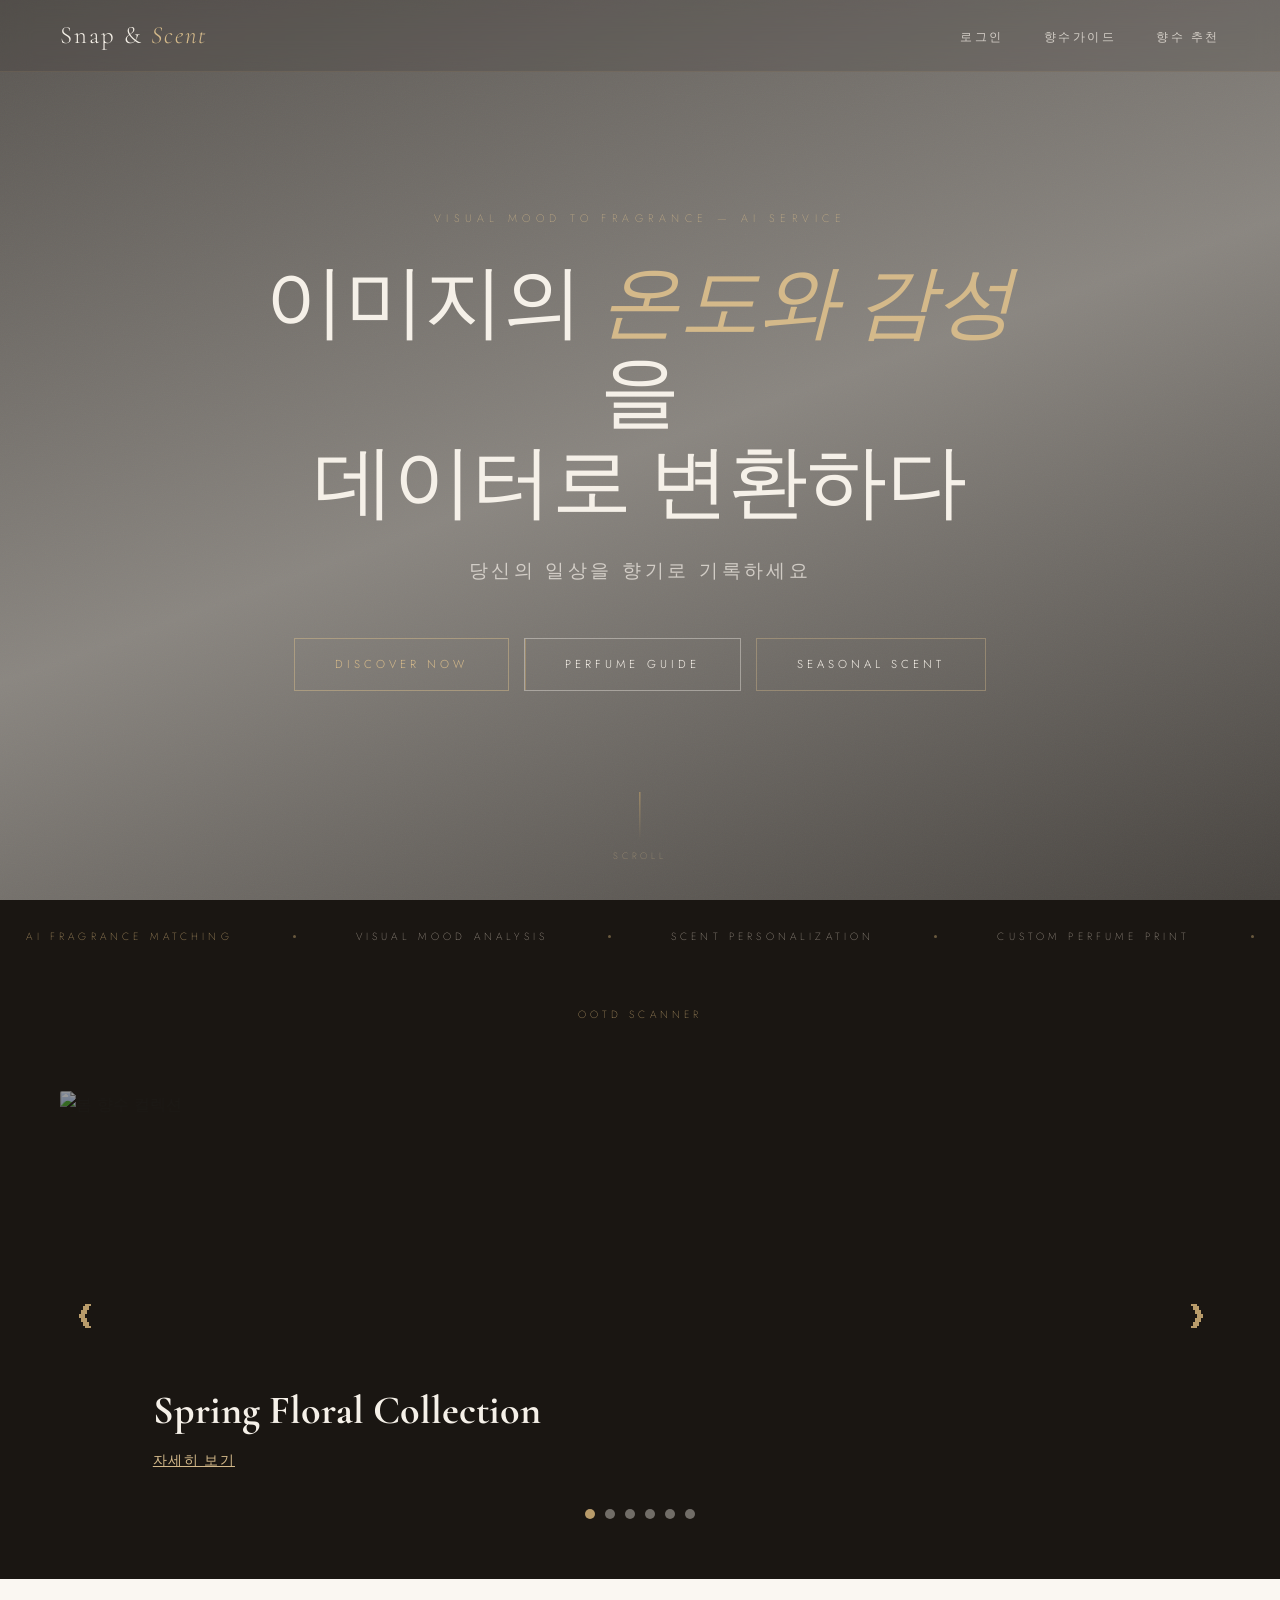
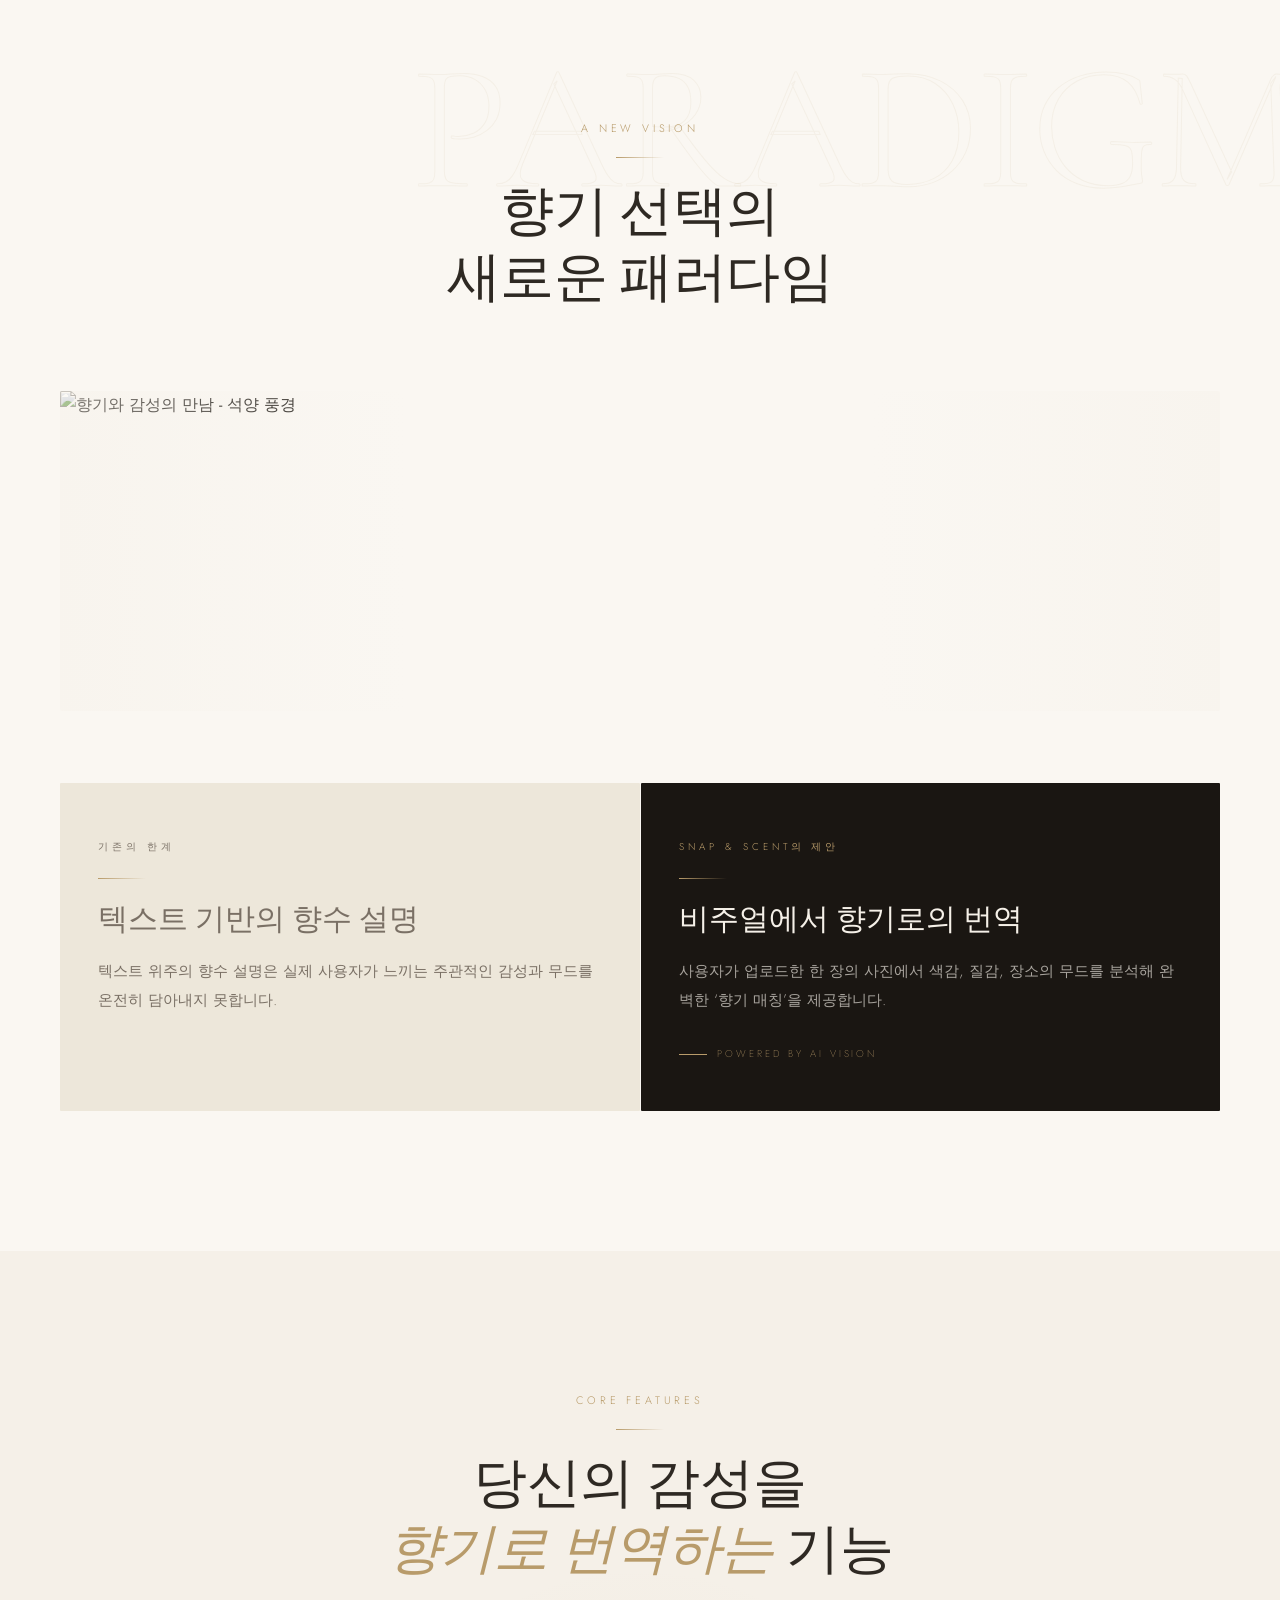
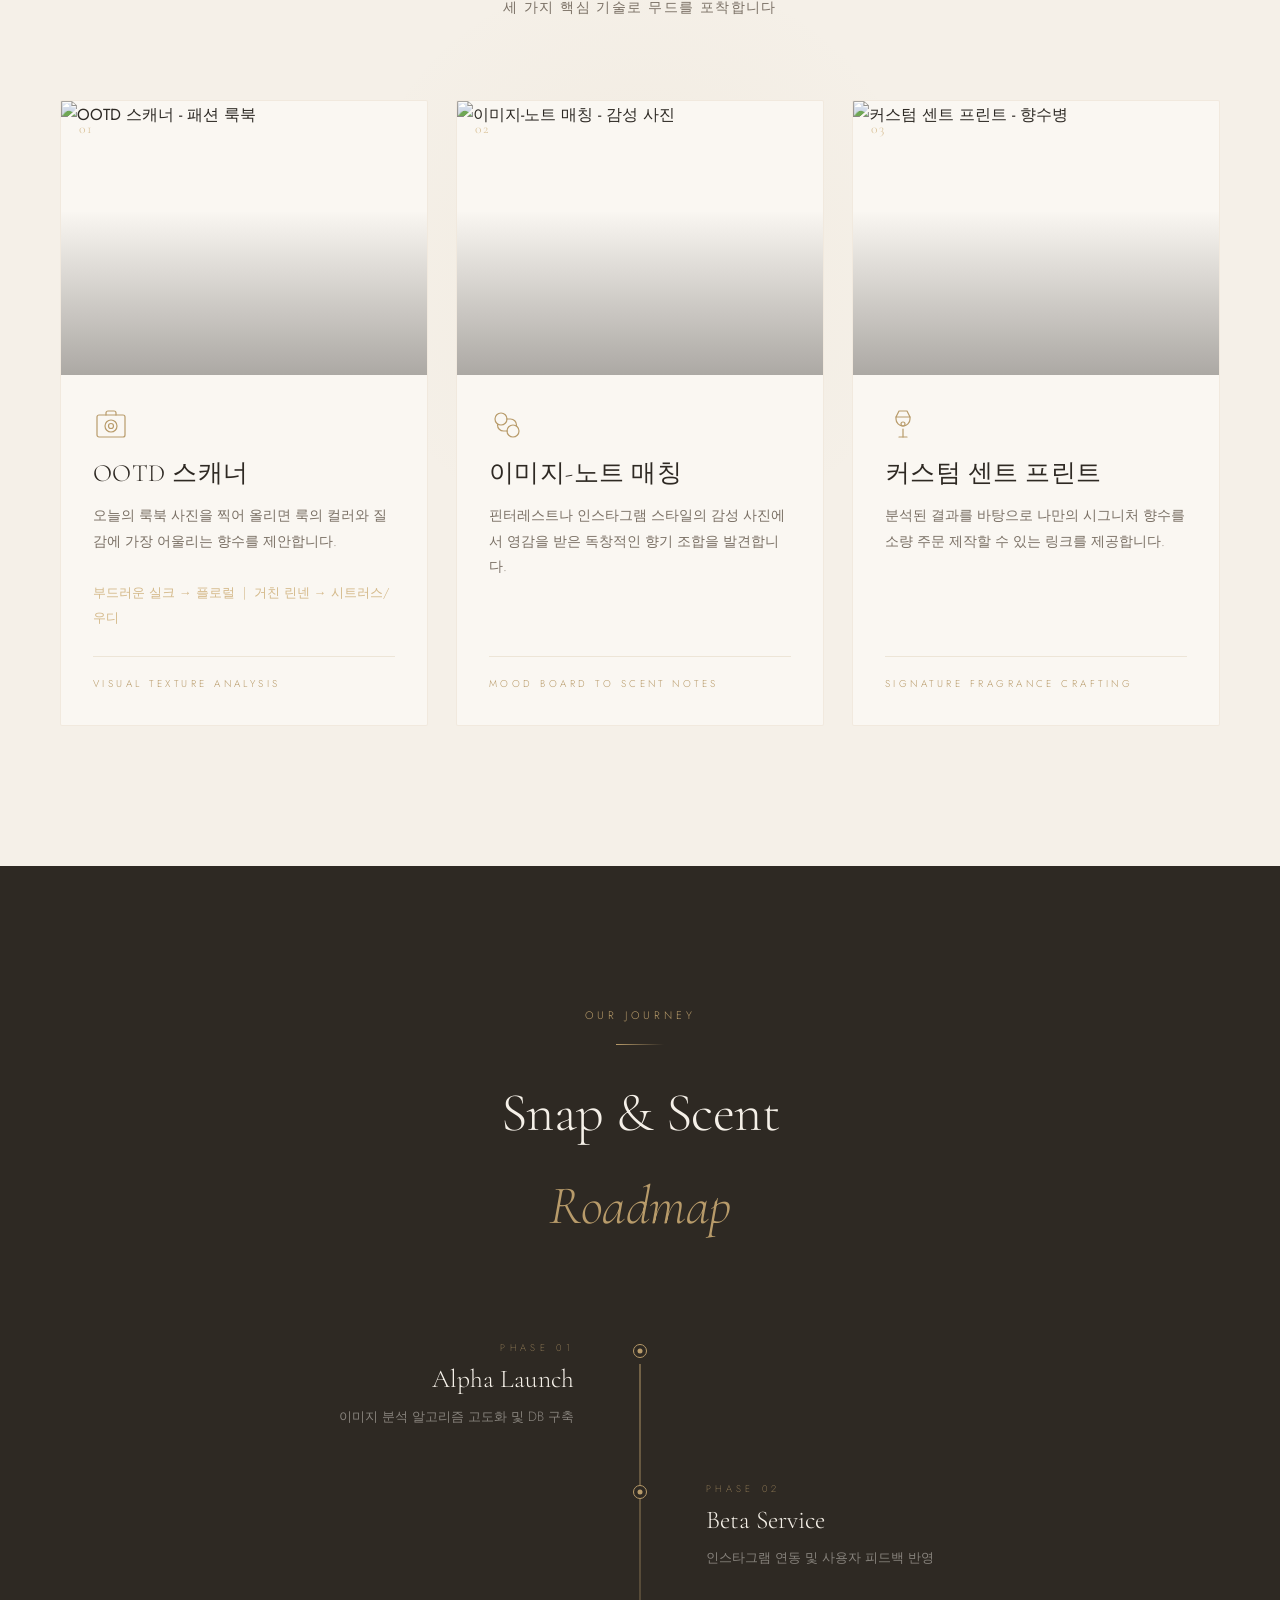
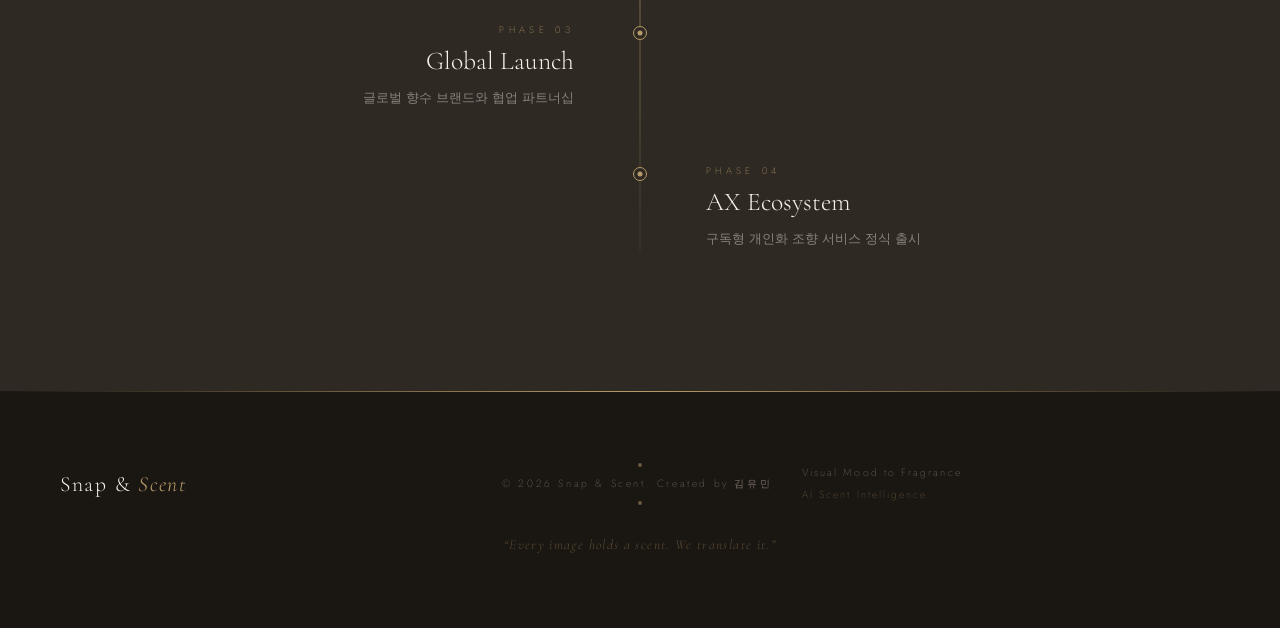
==== Snap-Scent/index.html @ 24b6b1bd "향수 가이드, 추천" ====
<!DOCTYPE html>
<html lang="ko">
<head>
  <meta charset="UTF-8" />
  <meta name="viewport" content="width=device-width, initial-scale=1.0" />
  <title>Snap & Scent — Visual Mood to Fragrance</title>
  
  <link rel="preconnect" href="https://fonts.googleapis.com" />
  <link rel="preconnect" href="https://fonts.gstatic.com" crossorigin />
  <link href="https://fonts.googleapis.com/css2?family=Cormorant+Garamond:ital,wght@0,300;0,400;0,600;1,300;1,400&family=Jost:wght@200;300;400;500&family=Playfair+Display:ital@1&display=swap" rel="stylesheet" />

  <link rel="stylesheet" href="index.css" />
</head>

<body>

  <header class="site-header">
    <div class="container">
      <div class="header-inner">
        <a href="index.html" class="logo">Snap &amp; <span>Scent</span></a>

        <input type="checkbox" id="nav-toggle" class="nav-toggle" />
        <label for="nav-toggle" class="nav-toggle-label" aria-label="메뉴 열기">
          <span></span>
          <span></span>
          <span></span>
        </label>

        <nav>
          <ul class="nav-list">
            <li><a href="#" id="login-menu-btn">로그인</a></li>
            <li><a href="guide.html">향수가이드</a></li>
            <li><a href="season.html">향수 추천</a></li>
          </ul>
        </nav>
      </div>
    </div>
  </header>

  <section class="hero" id="concept">
    <div class="hero-bg"></div>
    <div class="hero-overlay"></div>
    <div class="hero-overlay-grain"></div>

    <div class="hero-content">
      <p class="hero-eyebrow">Visual Mood to Fragrance &mdash; AI Service</p>
      <h1 class="hero-title">
        이미지의 <em>온도와 감성</em>을<br />
        데이터로 변환하다
      </h1>
      <p class="hero-sub">당신의 일상을 향기로 기록하세요</p>
      
      <div style="display: flex; gap: 15px; justify-content: center;">
        <a href="#features" class="hero-cta">
          <span class="hero-cta-text">Discover Now</span>
        </a>
        <a href="guide.html" class="hero-cta" style="border-color: rgba(245, 240, 232, 0.4); color: var(--ivory);">
          <span class="hero-cta-text">Perfume Guide</span>
        </a>
        <a href="season.html" class="hero-cta" style="border-color: rgba(212, 185, 138, 0.4); color: var(--ivory);">
          <span class="hero-cta-text">Seasonal Scent</span>
        </a>
      </div>
    </div>

    <div class="hero-scroll-hint">
      <div class="scroll-line"></div>
      <span class="scroll-text">Scroll</span>
    </div>
  </section>

  <div class="concept-strip">
    <div class="concept-strip-inner">
      <span class="concept-tag concept-tag--gold">AI Fragrance Matching</span>
      <span class="concept-dot"></span>
      <span class="concept-tag">Visual Mood Analysis</span>
      <span class="concept-dot"></span>
      <span class="concept-tag">Scent Personalization</span>
      <span class="concept-dot"></span>
      <span class="concept-tag">Custom Perfume Print</span>
      <span class="concept-dot"></span>
      <span class="concept-tag concept-tag--gold">OOTD Scanner</span>
    </div>
  </div>

  <section class="campaign-slider-section">
    <div class="slider-container">
      <div class="slide active" data-title="Spring Floral Collection" data-desc="올봄, 당신의 화사한 원피스에 완벽하게 어울리는 플로럴 향수 컬렉션을 만나보세요. AI가 추천하는 산뜻한 봄의 향기를 경험할 수 있습니다." data-link="#features">
        <img src="https://images.unsplash.com/photo-1582211594533-268f4f1edcb9?w=1200&q=80" alt="봄 향수 컬렉션">
        <div class="slide-text">
          <h3>Spring Floral Collection</h3>
          <p>자세히 보기</p>
        </div>
      </div>
      
      <div class="slide" data-title="Deep Woody Aesthetic" data-desc="차분하고 지적인 무드를 연출하고 싶은 날. 거친 린넨 자켓이나 어두운 색상의 수트에 어울리는 우디 향수 매칭을 시작합니다." data-link="#features">
        <img src="https://images.unsplash.com/photo-1615634260167-c8cdede054de?w=1200&q=80" alt="우디 향수 컬렉션">
        <div class="slide-text">
          <h3>Deep Woody Aesthetic</h3>
          <p>자세히 보기</p>
        </div>
      </div>
      
      <div class="slide" data-title="My Signature Scent Print" data-desc="오직 나만의 향수. 지금 신청하시면 커스텀 센트 프린트 1회 무료 제작 바우처를 드립니다. 세상에 하나뿐인 향기를 소장하세요." data-link="#features">
        <img src="https://images.unsplash.com/photo-1594035910387-fea47794261f?w=1200&q=80" alt="시그니처 향수 이벤트">
        <div class="slide-text">
          <h3>My Signature Scent Print</h3>
          <p>자세히 보기</p>
        </div>
      </div>

      <div class="slide" data-title="Summer Citrus Breeze" data-desc="무더운 여름을 식혀줄 상쾌한 시트러스 향. 바다의 청량함과 레몬의 상큼함이 어우러진 여름 한정판 향기를 만나보세요." data-link="#features">
        <img src="https://images.unsplash.com/photo-1592945403244-b3fbafd7f539?w=1200&q=80" alt="여름 향수 컬렉션">
        <div class="slide-text">
          <h3>Summer Citrus Breeze</h3>
          <p>자세히 보기</p>
        </div>
      </div>

      <div class="slide" data-title="Cozy Vanilla Night" data-desc="달콤하고 포근한 바닐라 머스크 향기. 쌀쌀한 저녁, 포근한 니트 가디건과 완벽하게 어울리는 무드를 완성해 줍니다." data-link="#features">
        <img src="https://images.unsplash.com/photo-1585386959984-a4155224a1ad?w=1200&q=80" alt="가을 겨울 바닐라 향수">
        <div class="slide-text">
          <h3>Cozy Vanilla Night</h3>
          <p>자세히 보기</p>
        </div>
      </div>

      <div class="slide" data-title="Midnight Musk Edition" data-desc="매혹적이고 신비로운 새벽의 감성. 우아한 저녁 약속에 어울리는 강렬하고 깊은 머스크 향기 컬렉션입니다." data-link="#features">
        <img src="https://images.unsplash.com/photo-1616949755610-8c9bbc08f138?w=1200&q=80" alt="미드나잇 머스크 향수">
        <div class="slide-text">
          <h3>Midnight Musk Edition</h3>
          <p>자세히 보기</p>
        </div>
      </div>
      
      <button class="slider-btn prev-btn">&#10094;</button>
      <button class="slider-btn next-btn">&#10095;</button>

      <div class="slider-dots">
        <span class="dot active" data-index="0"></span>
        <span class="dot" data-index="1"></span>
        <span class="dot" data-index="2"></span>
        <span class="dot" data-index="3"></span>
        <span class="dot" data-index="4"></span>
        <span class="dot" data-index="5"></span>
      </div>
    </div>
  </section>

  <section class="paradigm" id="paradigm">
    <div class="container">
      <div class="paradigm-header">
        <span class="section-label">A New Vision</span>
        <div class="gold-line"></div>
        <h2 class="paradigm-title">
          향기 선택의<br />
          새로운 패러다임
        </h2>
      </div>

      <div class="paradigm-image-row">
        <img
          src="https://images.unsplash.com/photo-1547887537-6158d64c35b3?w=1400&q=80"
          alt="향기와 감성의 만남 - 석양 풍경"
          loading="lazy"
        />
      </div>

      <div class="paradigm-grid">
        <div class="paradigm-card paradigm-card--old">
          <span class="paradigm-tag paradigm-tag--old">기존의 한계</span>
          <div class="gold-line gold-line--left"></div>
          <h3 class="paradigm-card-title">텍스트 기반의 향수 설명</h3>
          <p class="paradigm-card-body">
            텍스트 위주의 향수 설명은 실제 사용자가 느끼는
            주관적인 감성과 무드를 온전히 담아내지 못합니다.
          </p>
        </div>

        <div class="paradigm-divider" role="separator"></div>

        <div class="paradigm-card paradigm-card--new">
          <span class="paradigm-tag paradigm-tag--new">Snap &amp; Scent의 제안</span>
          <div class="gold-line gold-line--left"></div>
          <h3 class="paradigm-card-title">비주얼에서 향기로의 번역</h3>
          <p class="paradigm-card-body">
            사용자가 업로드한 한 장의 사진에서 색감, 질감,
            장소의 무드를 분석해 완벽한 &lsquo;향기 매칭&rsquo;을 제공합니다.
          </p>
          <div class="paradigm-badge">
            <span class="paradigm-badge-line"></span>
            <span class="paradigm-badge-text">Powered by AI Vision</span>
          </div>
        </div>
      </div>
    </div>
  </section>

  <section class="features" id="features">
    <div class="features-bg-circle"></div>
    <div class="container">
      <div class="features-header">
        <span class="section-label">Core Features</span>
        <div class="gold-line"></div>
        <h2 class="features-title">
          당신의 감성을<br /><em>향기로 번역하는</em> 기능
        </h2>
        <p class="features-sub">세 가지 핵심 기술로 무드를 포착합니다</p>
      </div>

      <div class="features-grid">
        <div class="feature-card animate-up delay-1">
          <div class="feature-card-image">
            <img
              src="https://images.unsplash.com/photo-1558618666-fcd25c85cd64?w=800&q=75"
              alt="OOTD 스캐너 - 패션 룩북"
              loading="lazy"
            />
            <div class="feature-card-image-overlay"></div>
            <span class="feature-card-number">01</span>
          </div>
          <div class="feature-card-body">
            <svg class="feature-card-icon" viewBox="0 0 36 36" fill="none" stroke="currentColor" stroke-width="1.2" stroke-linecap="round" stroke-linejoin="round" aria-hidden="true">
              <rect x="4" y="8" width="28" height="22" rx="2"/>
              <circle cx="18" cy="19" r="6"/>
              <path d="M13 8V6a2 2 0 0 1 2-2h6a2 2 0 0 1 2 2v2"/>
              <circle cx="18" cy="19" r="2.5"/>
            </svg>
            <h3 class="feature-card-name">OOTD 스캐너</h3>
            <p class="feature-card-desc">
              오늘의 룩북 사진을 찍어 올리면 룩의 컬러와 질감에
              가장 어울리는 향수를 제안합니다.<br /><br />
              <em style="color:var(--gold-light); font-style:normal; font-size:0.8rem;">
                부드러운 실크 &rarr; 플로럴 &nbsp;|&nbsp; 거친 린넨 &rarr; 시트러스/우디
              </em>
            </p>
            <div class="feature-card-tag">Visual Texture Analysis</div>
          </div>
        </div>

        <div class="feature-card animate-up delay-2">
          <div class="feature-card-image">
            <img
              src="https://images.unsplash.com/photo-1616949755610-8c9bbc08f138?w=800&q=80"
              alt="이미지-노트 매칭 - 감성 사진"
              loading="lazy"
            />
            <div class="feature-card-image-overlay"></div>
            <span class="feature-card-number">02</span>
          </div>
          <div class="feature-card-body">
            <svg class="feature-card-icon" viewBox="0 0 36 36" fill="none" stroke="currentColor" stroke-width="1.2" stroke-linecap="round" stroke-linejoin="round" aria-hidden="true">
              <circle cx="12" cy="12" r="6"/>
              <circle cx="24" cy="24" r="6"/>
              <path d="M17.5 12h4a6 6 0 0 1 6 6v.5"/>
              <path d="M18.5 24h-4a6 6 0 0 1-6-6v-.5"/>
            </svg>
            <h3 class="feature-card-name">이미지-노트 매칭</h3>
            <p class="feature-card-desc">
              핀터레스트나 인스타그램 스타일의 감성 사진에서
              영감을 받은 독창적인 향기 조합을 발견합니다.
            </p>
            <div class="feature-card-tag">Mood Board to Scent Notes</div>
          </div>
        </div>

        <div class="feature-card animate-up delay-3">
          <div class="feature-card-image">
            <img
              src="https://images.unsplash.com/photo-1592945403244-b3fbafd7f539?w=800&q=75"
              alt="커스텀 센트 프린트 - 향수병"
              loading="lazy"
            />
            <div class="feature-card-image-overlay"></div>
            <span class="feature-card-number">03</span>
          </div>
          <div class="feature-card-body">
            <svg class="feature-card-icon" viewBox="0 0 36 36" fill="none" stroke="currentColor" stroke-width="1.2" stroke-linecap="round" stroke-linejoin="round" aria-hidden="true">
              <path d="M14 4h8l3 6H11L14 4z"/>
              <path d="M11 10v2a7 7 0 0 0 14 0v-2"/>
              <path d="M18 22v8"/>
              <path d="M14 30h8"/>
              <circle cx="18" cy="17" r="2"/>
            </svg>
            <h3 class="feature-card-name">커스텀 센트 프린트</h3>
            <p class="feature-card-desc">
              분석된 결과를 바탕으로 나만의 시그니처 향수를
              소량 주문 제작할 수 있는 링크를 제공합니다.
            </p>
            <div class="feature-card-tag">Signature Fragrance Crafting</div>
          </div>
        </div>
      </div>
    </div>
  </section>

  <section class="roadmap" id="roadmap">
    <div class="roadmap-bg"></div>
    <div class="container">
      <div class="roadmap-header">
        <span class="section-label" style="color:var(--gold);">Our Journey</span>
        <div class="gold-line"></div>
        <h2 class="roadmap-title">
          Snap &amp; Scent<br /><em>Roadmap</em>
        </h2>
      </div>

      <div class="timeline">
        <div class="timeline-spine" aria-hidden="true"></div>
        <div class="timeline-items">
          <div class="timeline-item">
            <div class="timeline-content">
              <span class="timeline-phase">Phase 01</span>
              <h3 class="timeline-heading">Alpha Launch</h3>
              <p class="timeline-desc">이미지 분석 알고리즘 고도화 및 DB 구축</p>
            </div>
            <div class="timeline-node-wrapper">
              <div class="timeline-node"></div>
            </div>
            <div class="timeline-spacer"></div>
          </div>

          <div class="timeline-item">
            <div class="timeline-spacer"></div>
            <div class="timeline-node-wrapper">
              <div class="timeline-node"></div>
            </div>
            <div class="timeline-content">
              <span class="timeline-phase">Phase 02</span>
              <h3 class="timeline-heading">Beta Service</h3>
              <p class="timeline-desc">인스타그램 연동 및 사용자 피드백 반영</p>
            </div>
          </div>

          <div class="timeline-item">
            <div class="timeline-content">
              <span class="timeline-phase">Phase 03</span>
              <h3 class="timeline-heading">Global Launch</h3>
              <p class="timeline-desc">글로벌 향수 브랜드와 협업 파트너십</p>
            </div>
            <div class="timeline-node-wrapper">
              <div class="timeline-node"></div>
            </div>
            <div class="timeline-spacer"></div>
          </div>

          <div class="timeline-item">
            <div class="timeline-spacer"></div>
            <div class="timeline-node-wrapper">
              <div class="timeline-node"></div>
            </div>
            <div class="timeline-content">
              <span class="timeline-phase">Phase 04</span>
              <h3 class="timeline-heading">AX Ecosystem</h3>
              <p class="timeline-desc">구독형 개인화 조향 서비스 정식 출시</p>
            </div>
          </div>
        </div>
      </div>
    </div>
  </section>

  <footer class="site-footer">
    <div class="container">
      <div class="footer-inner">
        <div class="footer-logo">
          Snap &amp; <span>Scent</span>
        </div>

        <div class="footer-center">
          <div class="footer-divider-dot"></div>
          <p class="footer-copy">
            &copy; 2026 Snap &amp; Scent. Created by 김유민.
          </p>
          <div class="footer-divider-dot"></div>
        </div>

        <div class="footer-right">
          <p>Visual Mood to Fragrance</p>
          <p style="margin-top:4px; color: rgba(184,155,106,0.5);">AI Scent Intelligence</p>
        </div>
      </div>

      <em class="footer-tagline">
        &ldquo;Every image holds a scent. We translate it.&rdquo;
      </em>
    </div>
  </footer>

  <div id="info-modal" class="modal-overlay">
    <div class="modal-content">
      <span class="close-btn">&times;</span>
      <h3 id="modal-title">제목</h3>
      <div class="gold-line"></div>
      <p id="modal-desc">상세 설명이 들어갑니다.</p>
      <a href="#" id="modal-link" class="modal-cta">이동하기</a>
    </div>
  </div>

  <div id="login-modal" class="modal-overlay">
    <div class="modal-content login-box">
      <span class="close-login-btn">&times;</span>
      <h3>Sign In</h3>
      <div class="gold-line"></div>
      
      <form id="login-form" onsubmit="return false;">
        <div class="login-input-group">
          <input type="email" id="login-email" placeholder="이메일 주소" required autocomplete="off">
        </div>
        <div class="login-input-group">
          <input type="password" id="login-pw" placeholder="비밀번호" required>
        </div>
        <button type="submit" class="modal-cta login-submit-btn">Login</button>
      </form>

      <div class="login-option-footer">
        <a href="#">아이디 찾기</a>
        <span>|</span>
        <a href="#">비밀번호 찾기</a>
        <span>|</span>
        <a href="#" style="color: var(--gold-light);">회원가입</a>
      </div>
    </div>
  </div>

  <script src="https://code.jquery.com/jquery-3.6.0.min.js"></script>
  <script src="index.js"></script>

</body>
</html>
---- Snap-Scent/index.css ----
*, *::before, *::after {
  margin: 0;
  padding: 0;
  box-sizing: border-box;
}

:root {
  --ivory:         #f5f0e8;
  --ivory-soft:   #faf7f2;
  --cream:        #ede7da;
  --gold:         #b89b6a;
  --gold-light:   #d4b98a;
  --gold-pale:    #e8d9bc;
  --noir:         #1a1612;
  --charcoal:     #2e2923;
  --muted:        #7a7065;
  --muted-light:  #a89e92;
  --white:        #ffffff;

  --ff-display:   'Cormorant Garamond', serif;
  --ff-body:      'Jost', sans-serif;
  --ff-italic:    'Playfair Display', serif;

  --section-pad:  clamp(80px, 12vw, 140px);
  --container:    1160px;
  --radius:       2px;
  --transition:   0.45s cubic-bezier(0.22, 0.61, 0.36, 1);
}

html {
  scroll-behavior: smooth;
}

body {
  font-family: var(--ff-body);
  background-color: var(--ivory-soft);
  color: var(--charcoal);
  line-height: 1.7;
  -webkit-font-smoothing: antialiased;
  overflow-x: hidden;
}

::selection {
  background: var(--gold-pale);
  color: var(--noir);
}

::-webkit-scrollbar {
  width: 5px;
}

::-webkit-scrollbar-track {
  background: var(--ivory);
}

::-webkit-scrollbar-thumb {
  background: var(--gold);
  border-radius: 10px;
}

.container {
  width: 92%;
  max-width: var(--container);
  margin: 0 auto;
}

.section-label {
  font-family: var(--ff-body);
  font-weight: 300;
  font-size: 0.68rem;
  letter-spacing: 0.35em;
  text-transform: uppercase;
  color: var(--gold);
  display: block;
  margin-bottom: 1.2rem;
}

.gold-line {
  width: 48px;
  height: 1px;
  background: linear-gradient(to right, var(--gold), transparent);
  margin: 0 auto 1.4rem;
}

.gold-line--left {
  margin: 0 0 1.4rem;
}

.site-header {
  position: fixed;
  top: 0;
  left: 0;
  width: 100%;
  z-index: 100;
  padding: 22px 0;
  transition: background var(--transition), padding var(--transition), backdrop-filter var(--transition);
  background: rgba(26, 22, 18, 0.12);
  backdrop-filter: blur(14px);
  -webkit-backdrop-filter: blur(14px);
  border-bottom: 1px solid rgba(184, 155, 106, 0.15);
}

.header-inner {
  display: flex;
  align-items: center;
  justify-content: space-between;
}

.logo {
  font-family: var(--ff-display);
  font-weight: 300;
  font-size: 1.55rem;
  color: var(--ivory);
  letter-spacing: 0.08em;
  text-decoration: none;
  line-height: 1;
}

.logo span {
  color: var(--gold-light);
  font-style: italic;
}

.nav-list {
  list-style: none;
  display: flex;
  gap: 40px;
  align-items: center;
}

.nav-list a {
  font-family: var(--ff-body);
  font-weight: 300;
  font-size: 0.72rem;
  letter-spacing: 0.22em;
  text-transform: uppercase;
  color: rgba(245, 240, 232, 0.75);
  text-decoration: none;
  position: relative;
  transition: color var(--transition);
}

.nav-list a::after {
  content: '';
  position: absolute;
  bottom: -4px;
  left: 0;
  width: 0;
  height: 1px;
  background: var(--gold-light);
  transition: width var(--transition);
}

.nav-list a:hover {
  color: var(--gold-light);
}

.nav-list a:hover::after {
  width: 100%;
}

.nav-toggle {
  display: none;
}

.nav-toggle-label {
  display: none;
  flex-direction: column;
  gap: 5px;
  cursor: pointer;
  padding: 4px;
}

.nav-toggle-label span {
  display: block;
  width: 24px;
  height: 1px;
  background: var(--ivory);
  transition: transform var(--transition), opacity var(--transition);
  transform-origin: center;
}

.hero {
  position: relative;
  min-height: 100svh;
  display: flex;
  align-items: center;
  justify-content: center;
  overflow: hidden;
  text-align: center;
}

.hero-bg {
  position: absolute;
  inset: 0;
  background-image: url('https://images.unsplash.com/photo-1501854140801-50d01698950b?w=1800&q=80');
  background-size: cover;
  background-position: center 40%;
  transform: scale(1.04);
  animation: heroZoom 14s ease-in-out infinite alternate;
}

@keyframes heroZoom {
  from { transform: scale(1.04); }
  to   { transform: scale(1.10); }
}

.hero-overlay {
  position: absolute;
  inset: 0;
  background: linear-gradient(160deg, rgba(26, 22, 18, 0.72) 0%, rgba(46, 41, 35, 0.55) 50%, rgba(26, 22, 18, 0.80) 100%);
}

.hero-overlay-grain {
  position: absolute;
  inset: 0;
  opacity: 0.04;
  background-image: url("data:image/svg+xml,%3Csvg viewBox='0 0 200 200' xmlns='http://www.w3.org/2000/svg'%3E%3Cfilter id='n'%3E%3CfeTurbulence type='fractalNoise' baseFrequency='0.9' numOctaves='4' stitchTiles='stitch'/%3E%3C/filter%3E%3Crect width='100%25' height='100%25' filter='url(%23n)'/%3E%3C/svg%3E");
  background-size: 200px;
}

.hero-content {
  position: relative;
  z-index: 2;
  max-width: 820px;
  padding: 0 24px;
  animation: heroFadeUp 1.4s cubic-bezier(0.22, 0.61, 0.36, 1) 0.2s both;
}

@keyframes heroFadeUp {
  from { opacity: 0; transform: translateY(40px); }
  to   { opacity: 1; transform: translateY(0); }
}

.hero-eyebrow {
  font-family: var(--ff-body);
  font-weight: 200;
  font-size: 0.68rem;
  letter-spacing: 0.5em;
  text-transform: uppercase;
  color: var(--gold-light);
  margin-bottom: 2rem;
  opacity: 0.9;
}

.hero-title {
  font-family: var(--ff-display);
  font-weight: 300;
  font-size: clamp(2.6rem, 6.5vw, 5rem);
  line-height: 1.12;
  color: var(--ivory);
  letter-spacing: -0.01em;
  margin-bottom: 1.6rem;
}

.hero-title em {
  font-style: italic;
  color: var(--gold-light);
  font-weight: 300;
}

.hero-sub {
  font-family: var(--ff-body);
  font-weight: 200;
  font-size: clamp(1rem, 2.2vw, 1.2rem);
  letter-spacing: 0.18em;
  color: rgba(245, 240, 232, 0.7);
  margin-bottom: 3.2rem;
}

.hero-cta {
  display: inline-block;
  font-family: var(--ff-body);
  font-weight: 300;
  font-size: 0.72rem;
  letter-spacing: 0.35em;
  text-transform: uppercase;
  color: var(--gold-light);
  border: 1px solid rgba(212, 185, 138, 0.5);
  padding: 16px 40px;
  text-decoration: none;
  transition: background var(--transition), color var(--transition), border-color var(--transition);
  position: relative;
  overflow: hidden;
}

.hero-cta::before {
  content: '';
  position: absolute;
  inset: 0;
  background: var(--gold);
  transform: translateX(-100%);
  transition: transform var(--transition);
  z-index: 0;
}

.hero-cta:hover::before {
  transform: translateX(0);
}

.hero-cta:hover {
  color: var(--noir);
  border-color: var(--gold);
}

.hero-cta-text {
  position: relative;
  z-index: 1;
}

.hero-scroll-hint {
  position: absolute;
  bottom: 36px;
  left: 50%;
  transform: translateX(-50%);
  z-index: 2;
  display: flex;
  flex-direction: column;
  align-items: center;
  gap: 8px;
}

.scroll-line {
  width: 1px;
  height: 48px;
  background: linear-gradient(to bottom, var(--gold), transparent);
  animation: scrollPulse 2s ease-in-out infinite;
}

@keyframes scrollPulse {
  0%, 100% { opacity: 0.4; transform: scaleY(1); }
  50%      { opacity: 1;   transform: scaleY(1.15); }
}

.scroll-text {
  font-family: var(--ff-body);
  font-weight: 200;
  font-size: 0.58rem;
  letter-spacing: 0.4em;
  text-transform: uppercase;
  color: rgba(212, 185, 138, 0.6);
}

.concept-strip {
  background: var(--noir);
  padding: 28px 0;
  overflow: hidden;
}

.concept-strip-inner {
  display: flex;
  gap: 60px;
  align-items: center;
  justify-content: center;
  flex-wrap: wrap;
  padding: 0 24px;
}

.concept-tag {
  font-family: var(--ff-body);
  font-weight: 200;
  font-size: 0.65rem;
  letter-spacing: 0.4em;
  text-transform: uppercase;
  color: var(--muted-light);
  white-space: nowrap;
}

.concept-tag--gold {
  color: var(--gold);
}

.concept-dot {
  width: 3px;
  height: 3px;
  border-radius: 50%;
  background: var(--gold);
  opacity: 0.5;
  flex-shrink: 0;
}

.paradigm {
  padding: var(--section-pad) 0;
  background: var(--ivory-soft);
  position: relative;
}

.paradigm::before {
  content: 'PARADIGM';
  position: absolute;
  top: 60px;
  right: -20px;
  font-family: var(--ff-display);
  font-size: clamp(5rem, 14vw, 12rem);
  font-weight: 300;
  color: transparent;
  -webkit-text-stroke: 1px rgba(184, 155, 106, 0.08);
  pointer-events: none;
  line-height: 1;
  letter-spacing: -0.02em;
}

.paradigm-header {
  text-align: center;
  margin-bottom: clamp(48px, 8vw, 80px);
}

.paradigm-title {
  font-family: var(--ff-display);
  font-weight: 300;
  font-size: clamp(2rem, 4.5vw, 3.4rem);
  color: var(--charcoal);
  line-height: 1.2;
  letter-spacing: -0.01em;
}

.paradigm-title em {
  font-style: italic;
  color: var(--gold);
}

.paradigm-image-row {
  width: 100%;
  margin-bottom: clamp(48px, 7vw, 72px);
  position: relative;
  border-radius: var(--radius);
  overflow: hidden;
  height: clamp(180px, 28vw, 320px);
}

.paradigm-image-row img {
  width: 100%;
  height: 100%;
  object-fit: cover;
  display: block;
  filter: saturate(0.7) sepia(0.15);
}

.paradigm-image-row::after {
  content: '';
  position: absolute;
  inset: 0;
  background: linear-gradient(to right, rgba(245, 240, 232, 0.4) 0%, transparent 30%, transparent 70%, rgba(245, 240, 232, 0.4) 100%);
}

.paradigm-grid {
  display: grid;
  grid-template-columns: 1fr 1px 1fr;
  gap: 0;
  align-items: stretch;
}

.paradigm-divider {
  background: linear-gradient(to bottom, transparent, var(--gold-pale), var(--gold), var(--gold-pale), transparent);
  width: 1px;
  margin: 0 clamp(24px, 5vw, 64px);
  align-self: stretch;
}

.paradigm-card {
  padding: clamp(28px, 4vw, 48px) clamp(20px, 3vw, 40px);
  position: relative;
}

.paradigm-card--old, .paradigm-card--new {
  border-radius: 1px;
}

.paradigm-card--old {
  background: var(--cream);
}

.paradigm-card--new {
  background: var(--noir);
}

.paradigm-tag {
  font-family: var(--ff-body);
  font-weight: 300;
  font-size: 0.62rem;
  letter-spacing: 0.4em;
  text-transform: uppercase;
  margin-bottom: 1.4rem;
  display: inline-block;
}

.paradigm-tag--old {
  color: var(--muted);
}

.paradigm-tag--new {
  color: var(--gold);
}

.paradigm-card-title {
  font-family: var(--ff-display);
  font-size: clamp(1.3rem, 2.6vw, 1.9rem);
  font-weight: 300;
  margin-bottom: 1.2rem;
  line-height: 1.2;
}

.paradigm-card--old .paradigm-card-title {
  color: var(--muted);
  text-decoration: none;
}

.paradigm-card--new .paradigm-card-title {
  color: var(--ivory);
}

.paradigm-card-body {
  font-family: var(--ff-body);
  font-weight: 300;
  font-size: clamp(0.88rem, 1.6vw, 0.96rem);
  line-height: 1.85;
}

.paradigm-card--old .paradigm-card-body {
  color: var(--muted);
}

.paradigm-card--new .paradigm-card-body {
  color: rgba(245, 240, 232, 0.65);
}

.paradigm-badge {
  margin-top: 2rem;
  display: inline-flex;
  align-items: center;
  gap: 10px;
}

.paradigm-badge-line {
  width: 28px;
  height: 1px;
  background: var(--gold);
}

.paradigm-badge-text {
  font-family: var(--ff-body);
  font-weight: 200;
  font-size: 0.62rem;
  letter-spacing: 0.3em;
  text-transform: uppercase;
  color: var(--gold);
}

.features {
  padding: var(--section-pad) 0;
  background: var(--ivory);
  position: relative;
  overflow: hidden;
}

.features-bg-circle {
  position: absolute;
  width: 600px;
  height: 600px;
  border-radius: 50%;
  background: radial-gradient(circle, rgba(184, 155, 106, 0.06) 0%, transparent 70%);
  top: 50%;
  left: 50%;
  transform: translate(-50%, -50%);
  pointer-events: none;
}

.features-header {
  text-align: center;
  margin-bottom: clamp(48px, 8vw, 80px);
}

.features-title {
  font-family: var(--ff-display);
  font-weight: 300;
  font-size: clamp(2rem, 4.5vw, 3.4rem);
  color: var(--charcoal);
  letter-spacing: -0.01em;
  line-height: 1.2;
}

.features-title em {
  font-style: italic;
  color: var(--gold);
}

.features-sub {
  font-family: var(--ff-body);
  font-weight: 300;
  font-size: 0.88rem;
  letter-spacing: 0.1em;
  color: var(--muted);
  margin-top: 0.8rem;
}

.features-grid {
  display: grid;
  grid-template-columns: repeat(3, 1fr);
  gap: clamp(16px, 2.5vw, 28px);
  position: relative;
}

.feature-card {
  background: var(--ivory-soft);
  border: 1px solid rgba(184, 155, 106, 0.15);
  border-radius: var(--radius);
  overflow: hidden;
  transition: transform var(--transition), box-shadow var(--transition), border-color var(--transition);
  display: flex;
  flex-direction: column;
}

.feature-card:hover {
  transform: translateY(-8px);
  box-shadow: 0 24px 60px rgba(26, 22, 18, 0.10);
  border-color: rgba(184, 155, 106, 0.4);
}

.feature-card-image {
  width: 100%;
  aspect-ratio: 4 / 3;
  overflow: hidden;
  position: relative;
}

.feature-card-image img {
  width: 100%;
  height: 100%;
  object-fit: cover;
  object-position: center;
  transition: transform 0.8s cubic-bezier(0.22, 0.61, 0.36, 1);
  filter: saturate(0.75) sepia(0.1);
}

.feature-card:hover .feature-card-image img {
  transform: scale(1.07);
}

.feature-card-image-overlay {
  position: absolute;
  inset: 0;
  background: linear-gradient(to bottom, transparent 40%, rgba(26, 22, 18, 0.35) 100%);
}

.feature-card-number {
  position: absolute;
  top: 16px;
  left: 18px;
  font-family: var(--ff-display);
  font-size: 0.85rem;
  font-weight: 300;
  color: var(--gold-light);
  letter-spacing: 0.15em;
  opacity: 0.9;
}

.feature-card-body {
  padding: clamp(22px, 3vw, 32px);
  flex: 1;
  display: flex;
  flex-direction: column;
}

.feature-card-icon {
  width: 36px;
  height: 36px;
  margin-bottom: 16px;
  color: var(--gold);
}

.feature-card-name {
  font-family: var(--ff-display);
  font-size: clamp(1.2rem, 2vw, 1.55rem);
  font-weight: 300;
  color: var(--charcoal);
  letter-spacing: 0.02em;
  margin-bottom: 0.9rem;
  line-height: 1.2;
}

.feature-card-desc {
  font-family: var(--ff-body);
  font-weight: 300;
  font-size: 0.86rem;
  color: var(--muted);
  line-height: 1.85;
  flex: 1;
}

.feature-card-tag {
  margin-top: 1.6rem;
  font-family: var(--ff-body);
  font-weight: 300;
  font-size: 0.62rem;
  letter-spacing: 0.35em;
  text-transform: uppercase;
  color: var(--gold);
  border-top: 1px solid rgba(184, 155, 106, 0.2);
  padding-top: 1.2rem;
}

.roadmap {
  padding: var(--section-pad) 0;
  background: var(--charcoal);
  position: relative;
  overflow: hidden;
}

.roadmap-bg {
  position: absolute;
  inset: 0;
  background-image: url('https://images.unsplash.com/photo-1441974231531-c6227db76b6e?w=1600&q=60');
  background-size: cover;
  background-position: center;
  opacity: 0.06;
}

.roadmap-header {
  text-align: center;
  margin-bottom: clamp(56px, 9vw, 88px);
  position: relative;
  z-index: 2;
}

.roadmap-title {
  font-family: var(--ff-display);
  font-weight: 300;
  font-size: clamp(2rem, 4.5vw, 3.4rem);
  color: var(--ivory);
  letter-spacing: -0.01em;
}

.roadmap-title em {
  font-style: italic;
  color: var(--gold);
}

.timeline {
  position: relative;
  z-index: 2;
}

.timeline-spine {
  position: absolute;
  top: 24px;
  left: 50%;
  transform: translateX(-50%);
  width: 1px;
  height: calc(100% - 24px);
  background: linear-gradient(to bottom, var(--gold), rgba(184, 155, 106, 0.1));
}

.timeline-items {
  display: flex;
  flex-direction: column;
  gap: clamp(32px, 5vw, 52px);
}

.timeline-item {
  display: grid;
  grid-template-columns: 1fr 60px 1fr;
  gap: 0;
  align-items: start;
}

.timeline-item:nth-child(even) .timeline-content {
  grid-column: 3;
  text-align: left;
}

.timeline-item:nth-child(even) .timeline-spacer {
  grid-column: 1;
  grid-row: 1;
}

.timeline-item:nth-child(odd) .timeline-content {
  grid-column: 1;
  text-align: right;
}

.timeline-item:nth-child(even) {
  direction: ltr;
}

.timeline-node-wrapper {
  display: flex;
  justify-content: center;
  align-items: flex-start;
  padding-top: 4px;
}

.timeline-node {
  width: 14px;
  height: 14px;
  border-radius: 50%;
  border: 1px solid var(--gold);
  background: var(--charcoal);
  position: relative;
  flex-shrink: 0;
  transition: background var(--transition), transform var(--transition);
}

.timeline-node::after {
  content: '';
  position: absolute;
  top: 50%;
  left: 50%;
  transform: translate(-50%, -50%);
  width: 5px;
  height: 5px;
  border-radius: 50%;
  background: var(--gold);
}

.timeline-item:hover .timeline-node {
  background: var(--gold);
  transform: scale(1.3);
}

.timeline-content {
  padding: 0 clamp(16px, 3vw, 36px);
}

.timeline-phase {
  font-family: var(--ff-body);
  font-weight: 200;
  font-size: 0.6rem;
  letter-spacing: 0.45em;
  text-transform: uppercase;
  color: var(--gold);
  margin-bottom: 0.5rem;
  display: block;
}

.timeline-heading {
  font-family: var(--ff-display);
  font-size: clamp(1.1rem, 2.2vw, 1.6rem);
  font-weight: 300;
  color: var(--ivory);
  margin-bottom: 0.6rem;
  line-height: 1.2;
}

.timeline-desc {
  font-family: var(--ff-body);
  font-weight: 300;
  font-size: 0.84rem;
  color: rgba(245, 240, 232, 0.45);
  line-height: 1.8;
}

.site-footer {
  background: var(--noir);
  padding: clamp(40px, 6vw, 72px) 0;
  position: relative;
  overflow: hidden;
}

.site-footer::before {
  content: '';
  position: absolute;
  top: 0;
  left: 0;
  right: 0;
  height: 1px;
  background: linear-gradient(to right, transparent, var(--gold), transparent);
}

.footer-inner {
  display: grid;
  grid-template-columns: 1fr auto 1fr;
  align-items: center;
  gap: 24px;
}

.footer-logo {
  font-family: var(--ff-display);
  font-weight: 300;
  font-size: 1.35rem;
  color: var(--ivory);
  letter-spacing: 0.08em;
}

.footer-logo span {
  font-style: italic;
  color: var(--gold);
}

.footer-center {
  display: flex;
  flex-direction: column;
  align-items: center;
  gap: 8px;
}

.footer-divider-dot {
  width: 4px;
  height: 4px;
  border-radius: 50%;
  background: var(--gold);
  opacity: 0.5;
}

.footer-copy {
  font-family: var(--ff-body);
  font-weight: 200;
  font-size: 0.65rem;
  letter-spacing: 0.25em;
  color: var(--muted);
  text-align: center;
}

.footer-right p {
  font-family: var(--ff-body);
  font-weight: 200;
  font-size: 0.65rem;
  letter-spacing: 0.2em;
  color: var(--muted);
}

.footer-tagline {
  font-family: var(--ff-display);
  font-size: 0.85rem;
  font-style: italic;
  font-weight: 300;
  color: rgba(184, 155, 106, 0.4);
  text-align: center;
  display: block;
  margin-top: 28px;
  letter-spacing: 0.1em;
}

.modal-overlay {
  position: fixed;
  top: 0;
  left: 0;
  width: 100%;
  height: 100%;
  background: rgba(0, 0, 0, 0.7);
  backdrop-filter: blur(5px);
  -webkit-backdrop-filter: blur(5px);
  z-index: 999;
  display: none;
  justify-content: center;
  align-items: center;
}

.modal-content {
  background: var(--ivory-soft);
  padding: 40px;
  max-width: 500px;
  width: 90%;
  text-align: center;
  border: 1px solid var(--gold);
  position: relative;
  animation: modalFadeIn 0.4s ease-out;
}

@keyframes modalFadeIn {
  from {
    transform: translateY(-30px);
    opacity: 0;
  }
  to {
    transform: translateY(0);
    opacity: 1;
  }
}

.close-btn {
  position: absolute;
  top: 10px;
  right: 20px;
  font-size: 2rem;
  color: var(--muted);
  cursor: pointer;
}

.close-btn:hover {
  color: var(--noir);
}

.modal-content h3 {
  font-family: var(--ff-display);
  font-size: 2rem;
  color: var(--charcoal);
  margin-bottom: 10px;
}

.modal-content p {
  font-family: var(--ff-body);
  font-size: 0.9rem;
  color: var(--muted);
  line-height: 1.6;
  margin-bottom: 30px;
}

.modal-cta {
  display: inline-block;
  background: var(--gold);
  color: var(--noir);
  padding: 12px 30px;
  text-decoration: none;
  text-transform: uppercase;
  font-size: 0.8rem;
  letter-spacing: 0.1em;
  transition: background 0.3s;
}

.modal-cta:hover {
  background: var(--charcoal);
  color: var(--gold);
}

.campaign-slider-section {
  width: 100%;
  background: var(--noir);
  padding: 40px 0;
  display: flex;
  justify-content: center;
}

.slider-container {
  width: 92%;
  max-width: var(--container);
  height: clamp(250px, 35vw, 450px);
  position: relative;
  overflow: hidden;
  border-radius: var(--radius);
  cursor: pointer;
}

.slide {
  position: absolute;
  top: 0;
  left: 0;
  width: 100%;
  height: 100%;
  opacity: 0;
  transition: opacity 0.8s ease-in-out;
}

.slide.active {
  opacity: 1;
  z-index: 1;
}

.slide img {
  width: 100%;
  height: 100%;
  object-fit: cover;
  filter: brightness(0.6);
  transition: transform 0.5s ease;
}

.slide:hover img {
  transform: scale(1.05);
}

.slide-text {
  position: absolute;
  bottom: 15%;
  left: 8%;
  color: var(--ivory);
  z-index: 2;
}

.slide-text h3 {
  font-family: var(--ff-display);
  font-size: clamp(1.8rem, 4vw, 2.5rem);
  margin-bottom: 5px;
}

.slide-text p {
  font-family: var(--ff-body);
  font-size: 0.85rem;
  color: var(--gold-light);
  letter-spacing: 0.1em;
  text-decoration: underline;
}

.slider-btn {
  position: absolute;
  top: 50%;
  transform: translateY(-50%);
  background: rgba(26, 22, 18, 0.5);
  color: var(--gold);
  border: none;
  font-size: 2rem;
  padding: 10px 15px;
  cursor: pointer;
  z-index: 10;
  transition: background 0.3s;
}

.slider-btn:hover {
  background: var(--gold);
  color: var(--noir);
}

.prev-btn {
  left: 0;
}

.next-btn {
  right: 0;
}

.slider-dots {
  position: absolute;
  bottom: 20px;
  left: 50%;
  transform: translateX(-50%);
  display: flex;
  gap: 10px;
  z-index: 10;
}

.dot {
  width: 10px;
  height: 10px;
  border-radius: 50%;
  background: rgba(245, 240, 232, 0.4);
  cursor: pointer;
  transition: background 0.3s;
}

.dot.active {
  background: var(--gold);
}

@keyframes fadeSlideUp {
  from {
    opacity: 0;
    transform: translateY(28px);
  }
  to {
    opacity: 1;
    transform: translateY(0);
  }
}

.animate-up {
  animation: fadeSlideUp 0.9s cubic-bezier(0.22, 0.61, 0.36, 1) both;
}

.delay-1 {
  animation-delay: 0.1s;
}

.delay-2 {
  animation-delay: 0.22s;
}

.delay-3 {
  animation-delay: 0.34s;
}

.delay-4 {
  animation-delay: 0.46s;
}

/* ==========================================================================
   🟢 럭셔리 로그인 모달 전용 디자인 체계 추가
   ========================================================================== */
.login-box {
  background: var(--noir) !important;
  border: 1px solid var(--gold) !important;
  max-width: 420px !important;
  padding: 50px 40px !important;
}

.login-box h3 {
  color: var(--ivory) !important;
  font-weight: 300;
  letter-spacing: 0.05em;
}

.login-input-group {
  margin-bottom: 16px;
  text-align: left;
}

.login-input-group input {
  width: 100%;
  padding: 14px 18px;
  background: var(--charcoal);
  border: 1px solid rgba(184, 155, 106, 0.25);
  color: var(--ivory);
  font-family: var(--ff-body);
  font-size: 0.9rem;
  font-weight: 300;
  outline: none;
  border-radius: var(--radius);
  transition: border-color 0.3s, box-shadow 0.3s;
}

.login-input-group input:focus {
  border-color: var(--gold);
  box-shadow: 0 0 8px rgba(184, 155, 106, 0.15);
}

.login-submit-btn {
  width: 100%;
  border: 1px solid var(--gold);
  cursor: pointer;
  margin-top: 12px;
  background: transparent;
  color: var(--gold-light);
  padding: 14px;
  font-size: 0.8rem;
}

.login-submit-btn:hover {
  background: var(--gold) !important;
  color: var(--noir) !important;
}

.login-option-footer {
  margin-top: 28px;
  font-family: var(--ff-body);
  font-size: 0.75rem;
  font-weight: 300;
  color: var(--muted-light);
  display: flex;
  justify-content: center;
  align-items: center;
  gap: 12px;
}

.login-option-footer a {
  color: var(--muted-light);
  text-decoration: none;
  transition: color 0.3s;
}

.login-option-footer a:hover {
  color: var(--ivory);
}

.login-option-footer span {
  color: rgba(184, 155, 106, 0.15);
  user-select: none;
}

.close-login-btn {
  position: absolute;
  top: 12px;
  right: 22px;
  font-size: 2rem;
  color: var(--muted);
  cursor: pointer;
  transition: color 0.3s;
}

.close-login-btn:hover {
  color: var(--ivory);
}

/* ==========================================================================
   반응형 미디어 쿼리 구조 (하단 배치 보장)
   ========================================================================== */
@media (max-width: 860px) {
  .features-grid {
    grid-template-columns: 1fr 1fr;
  }
  .feature-card:last-child {
    grid-column: 1 / -1;
    max-width: 420px;
    margin: 0 auto;
    width: 100%;
  }
  .paradigm-grid {
    grid-template-columns: 1fr;
  }
  .paradigm-divider {
    width: 80px;
    height: 1px;
    margin: 20px auto;
    background: linear-gradient(to right, transparent, var(--gold), transparent);
  }
  .timeline-spine {
    left: 20px;
  }
  .timeline-item {
    grid-template-columns: 44px 1fr;
    grid-template-rows: auto;
  }
  .timeline-item:nth-child(odd) .timeline-content, .timeline-item:nth-child(even) .timeline-content {
    grid-column: 2;
    grid-row: 1;
    text-align: left;
  }
  .timeline-item:nth-child(even) .timeline-spacer {
    display: none;
  }
  .timeline-node-wrapper {
    grid-column: 1;
    grid-row: 1;
    justify-content: flex-start;
    padding-left: 13px;
  }
  .footer-inner, .footer-right {
    text-align: center;
  }
}

@media (max-width: 600px) {
  .nav-toggle-label {
    display: flex;
  }
  .nav-list {
    position: absolute;
    top: 100%;
    left: 0;
    right: 0;
    background: rgba(26, 22, 18, 0.97);
    backdrop-filter: blur(20px);
    -webkit-backdrop-filter: blur(20px);
    flex-direction: column;
    gap: 0;
    max-height: 0;
    overflow: hidden;
    transition: max-height var(--transition);
    border-top: 1px solid rgba(184, 155, 106, 0.1);
  }
  .nav-list li a {
    display: block;
    padding: 18px 28px;
    font-size: 0.78rem;
    border-bottom: 1px solid rgba(184, 155, 106, 0.07);
  }
  .nav-toggle:checked ~ .nav-list {
    max-height: 300px;
  }
  .nav-toggle:checked + .nav-toggle-label span:nth-child(1) {
    transform: rotate(45deg) translate(4px, 4px);
  }
  .nav-toggle:checked + .nav-toggle-label span:nth-child(2) {
    opacity: 0;
    transform: translateX(-8px);
  }
  .nav-toggle:checked + .nav-toggle-label span:nth-child(3) {
    transform: rotate(-45deg) translate(4px, -4px);
  }
  .features-grid {
    grid-template-columns: 1fr;
  }
  .feature-card:last-child {
    grid-column: auto;
    max-width: none;
  }
  .concept-strip-inner {
    gap: 28px;
  }
  .concept-dot:nth-child(4), .concept-dot:nth-child(6), .concept-tag:nth-child(5), .concept-tag:nth-child(7) {
    display: none;
  }
  .footer-inner {
    gap: 16px;
  }
  .paradigm-card {
    padding: 28px 22px;
  }
}
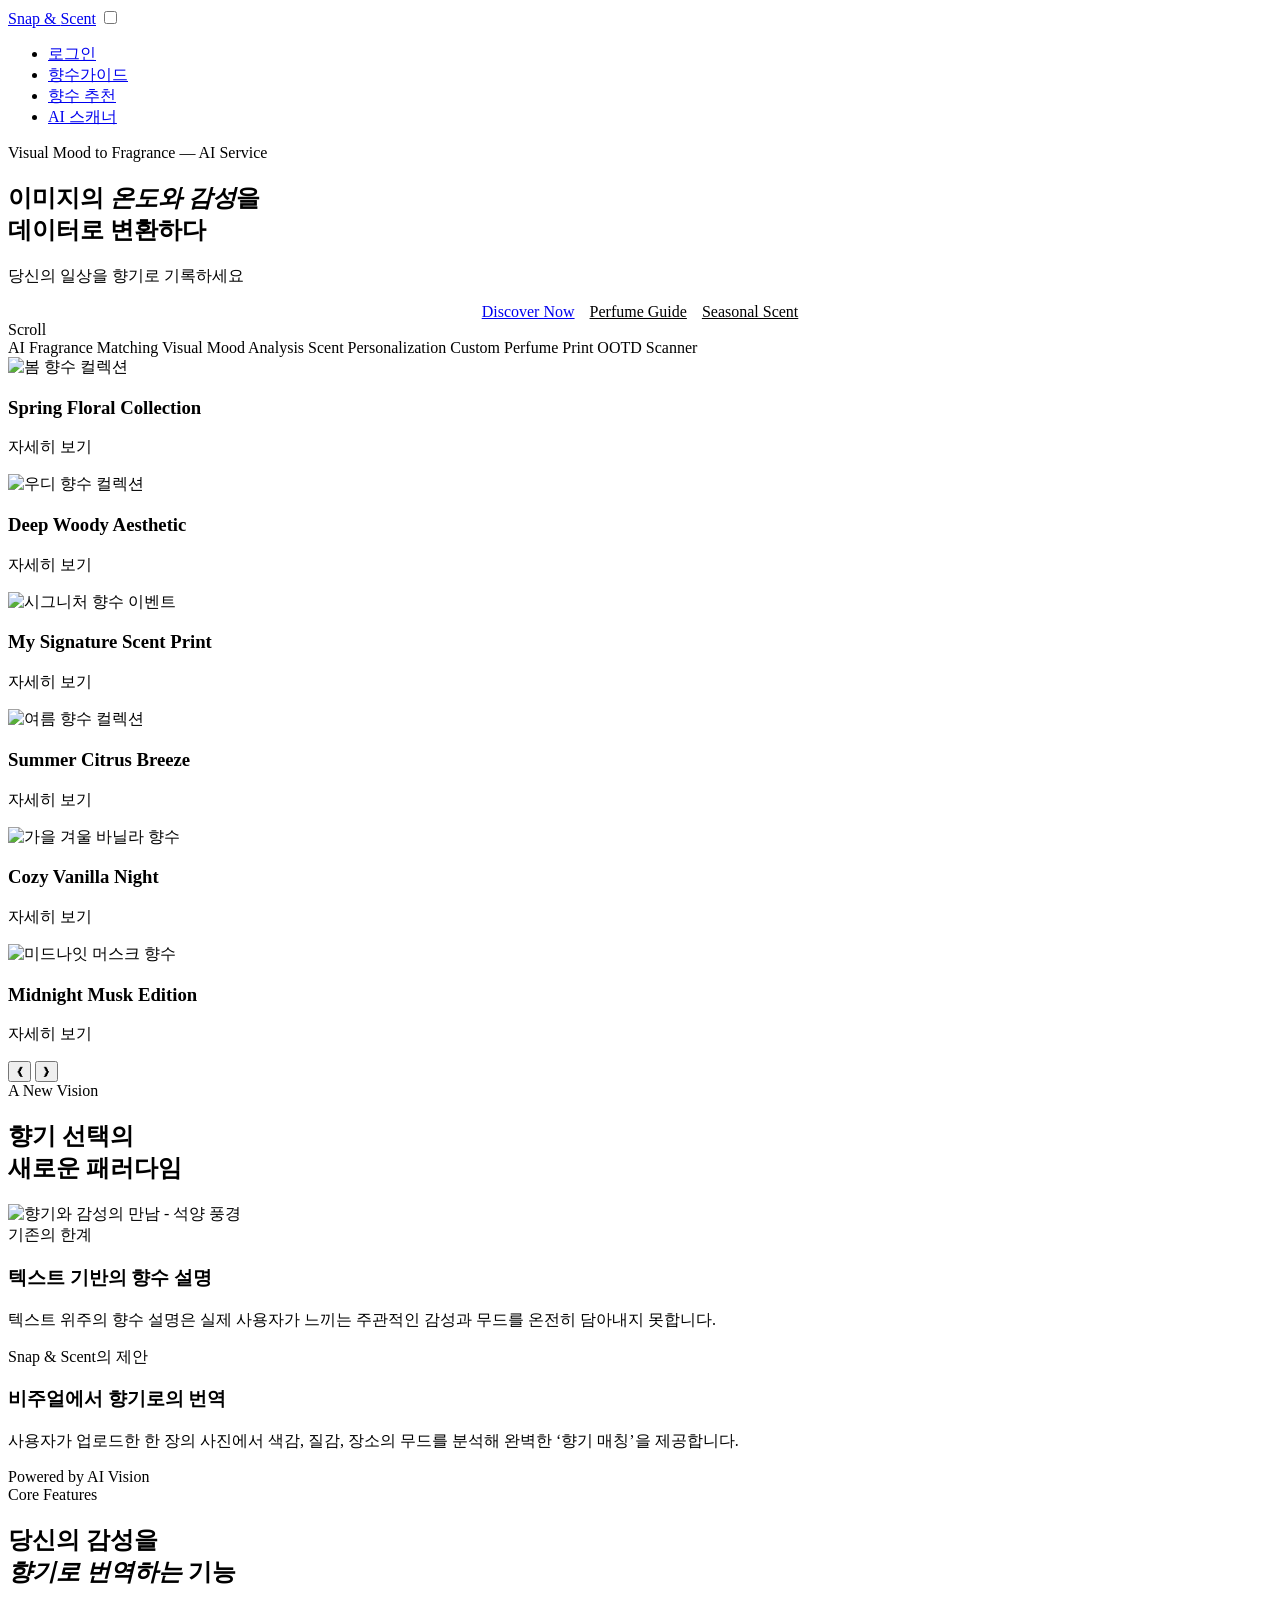
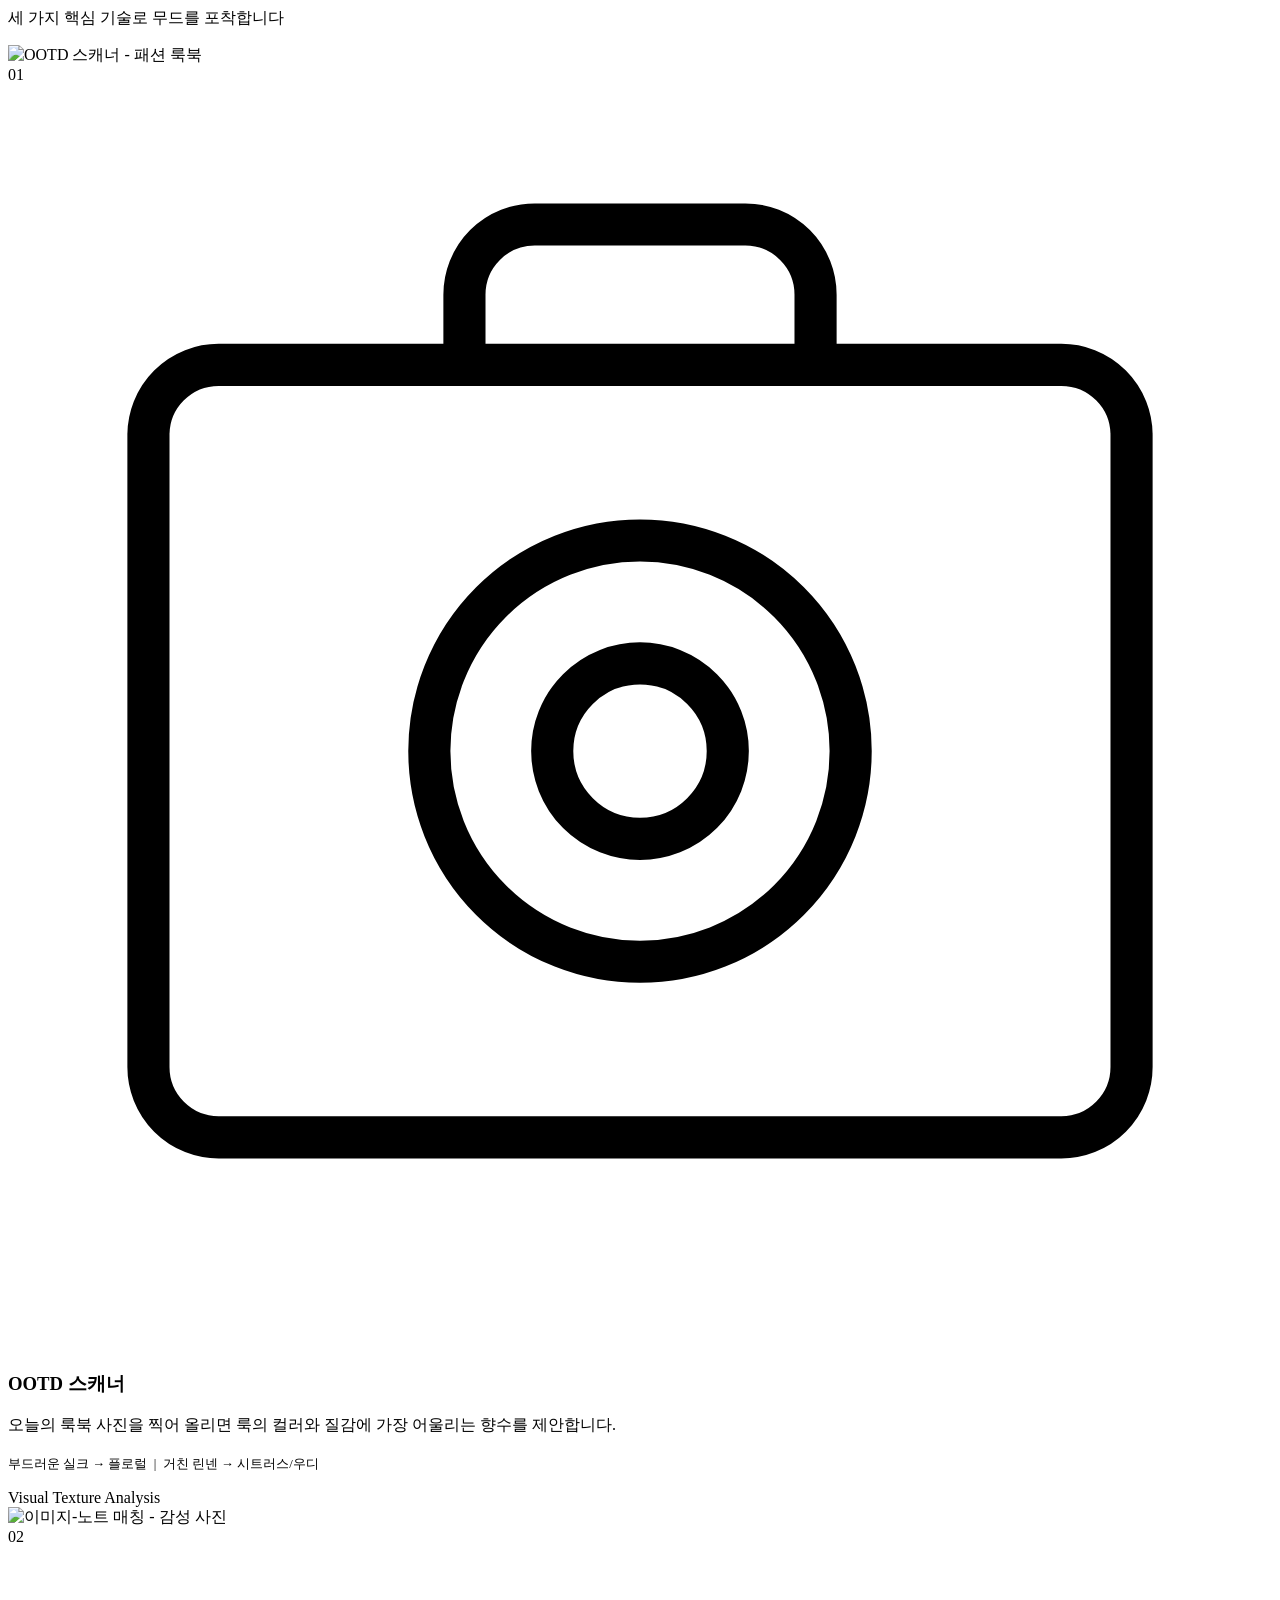
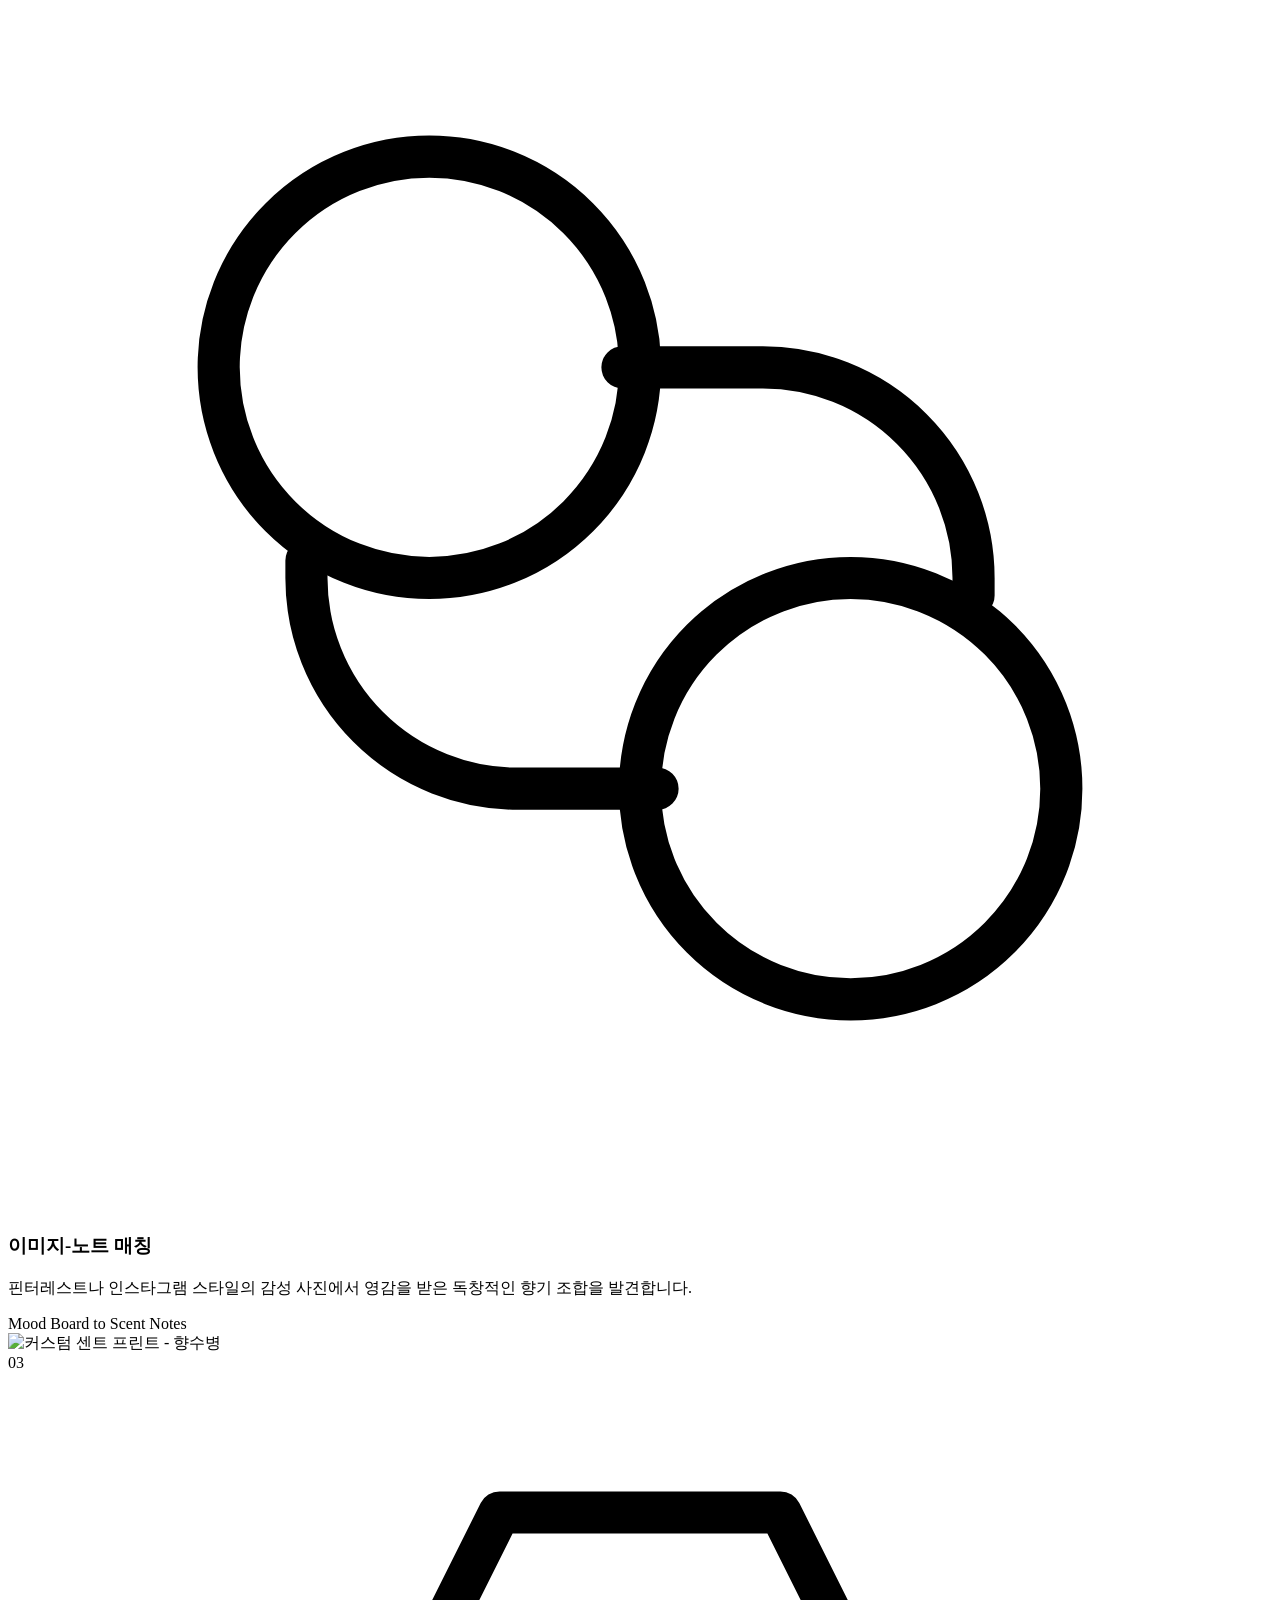
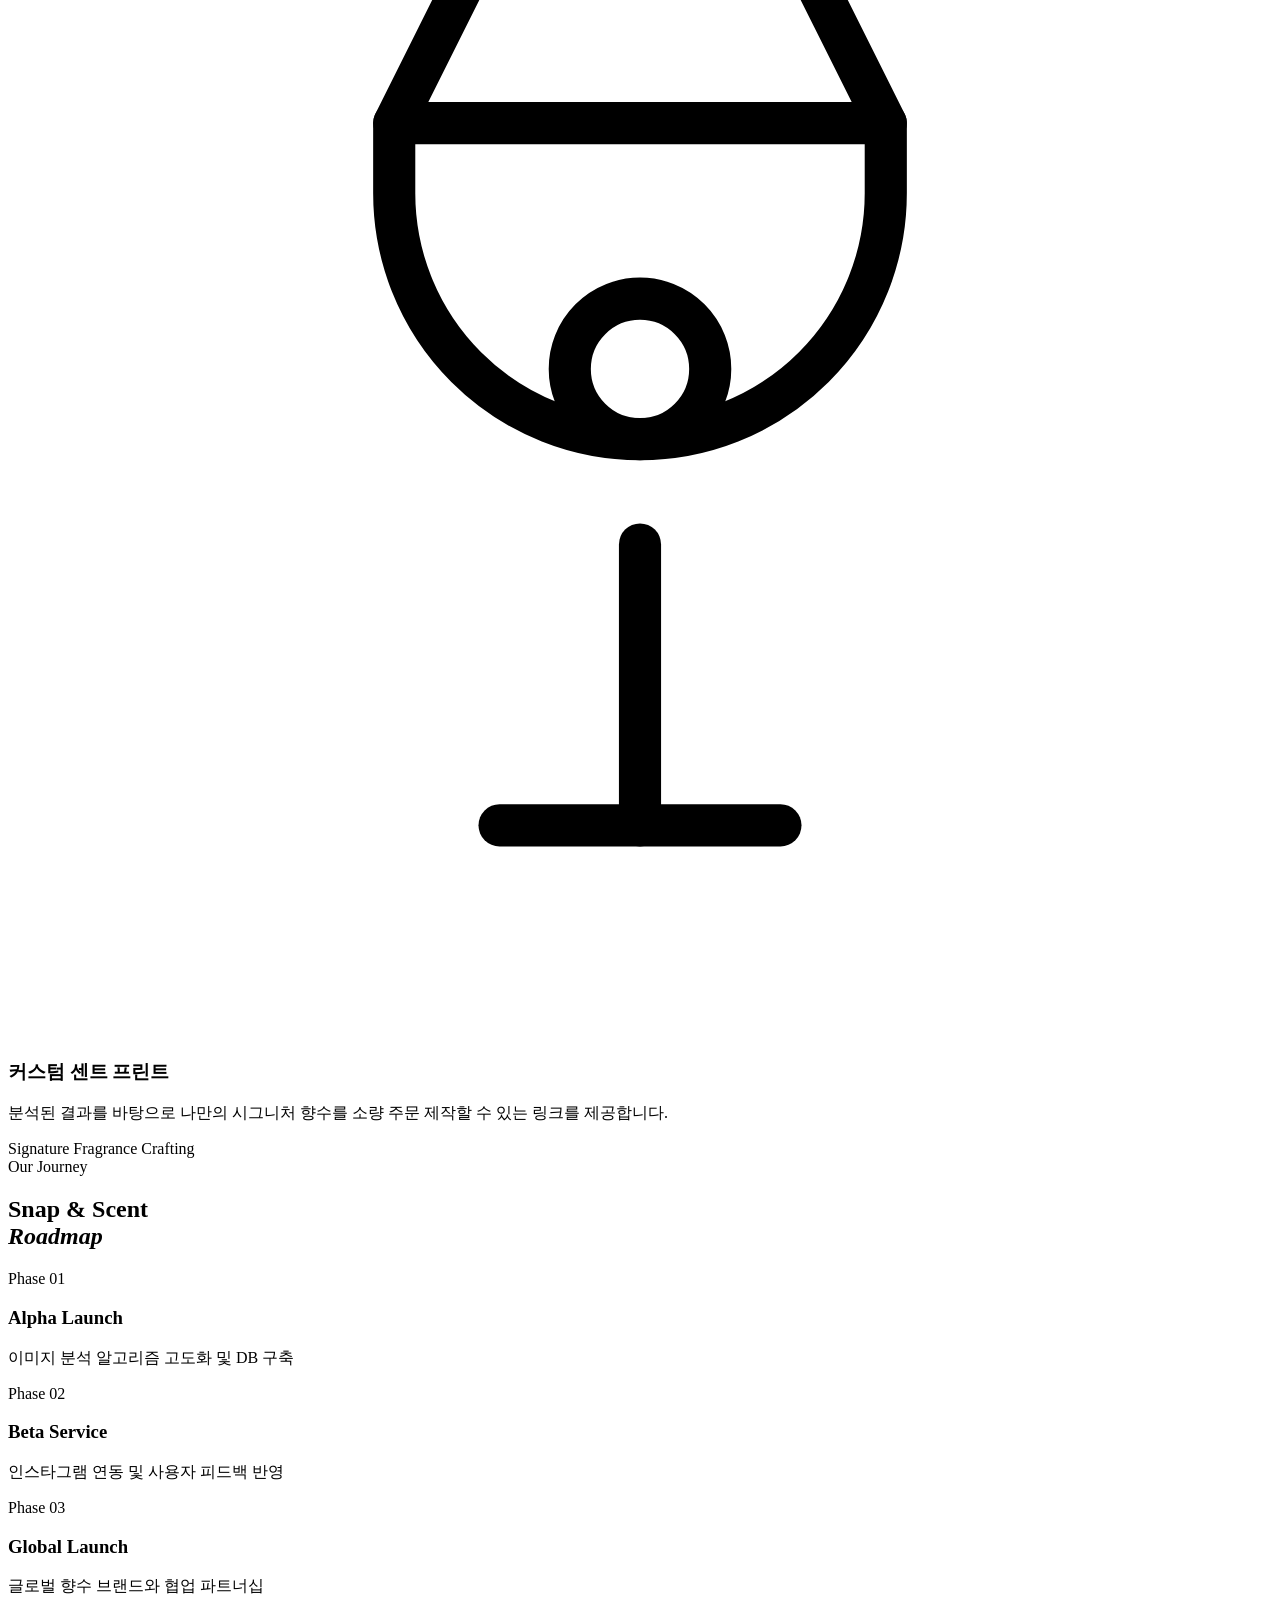
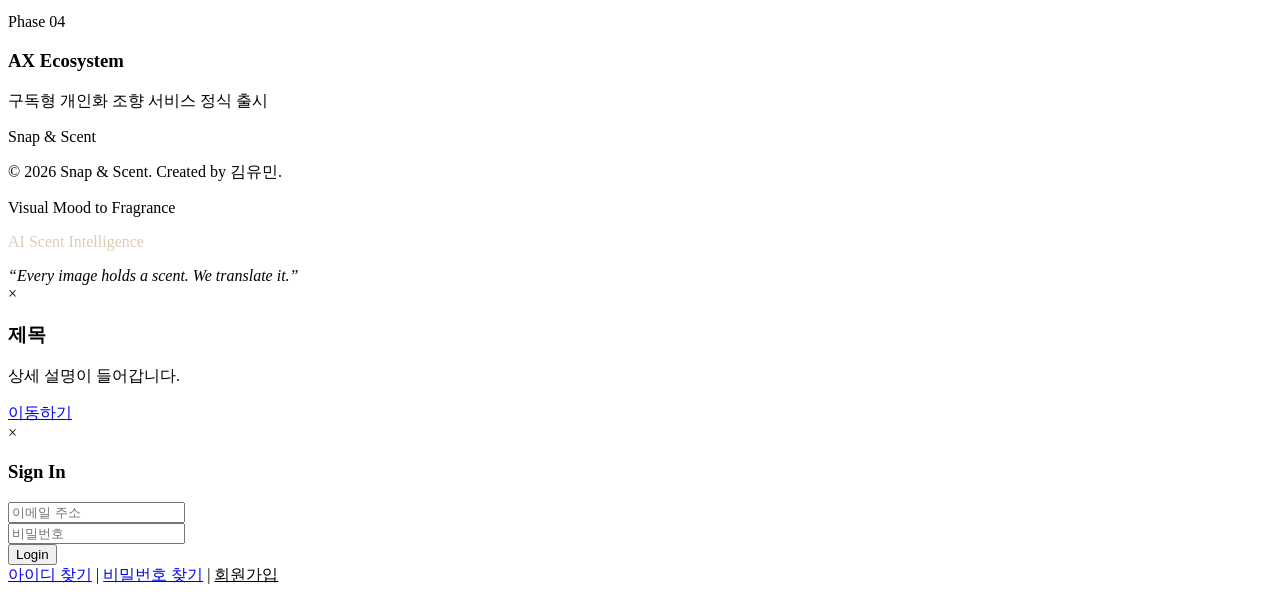
==== commit a2590941: "scanner" ====
--- a/Snap-Scent/index.html
+++ b/Snap-Scent/index.html
@@ -31,6 +31,7 @@
             <li><a href="#" id="login-menu-btn">로그인</a></li>
             <li><a href="guide.html">향수가이드</a></li>
             <li><a href="season.html">향수 추천</a></li>
+            <li><a href="scanner.html">AI 스캐너</a></li> </ul>
           </ul>
         </nav>
       </div>
